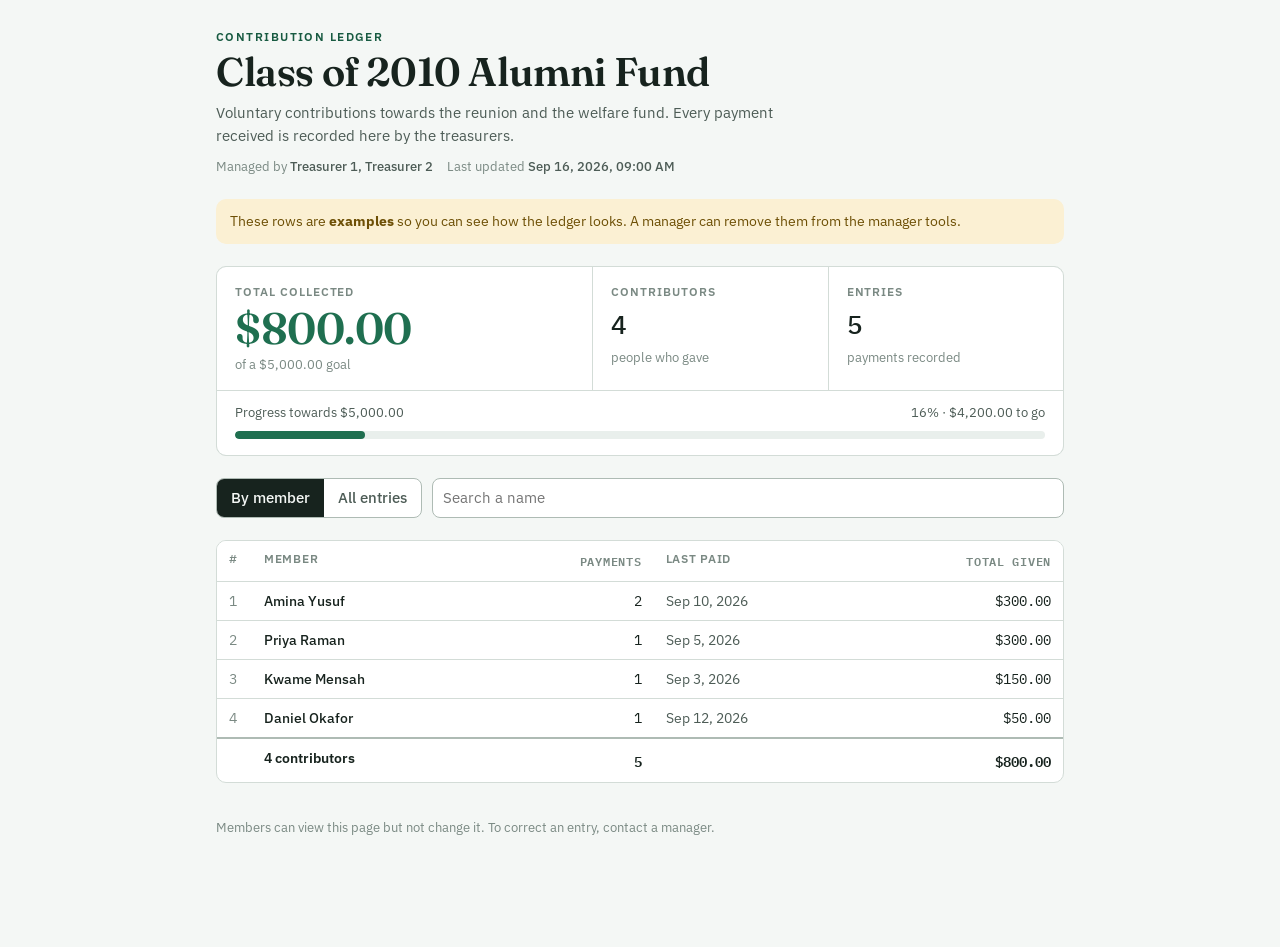
==== group_contribution_tracker/index.html @ 11d8781c "Add group contribution ledger web app A single-file, self-publishing page that records money contrib" ====
<title>Contribution Ledger</title>
<meta name="description" content="A shared record of who has contributed to the group fund and how much. Anyone with the link can view it; only the managers can change it.">
<link rel="preconnect" href="https://fonts.googleapis.com">
<link rel="stylesheet" href="https://fonts.googleapis.com/css2?family=Fraunces:opsz,wght@9..144,500;9..144,600&family=IBM+Plex+Sans:wght@400;500;600&family=IBM+Plex+Mono:wght@400;500&display=swap">
<style id="css">
:root {
  --paper: #f4f7f5;
  --surface: #ffffff;
  --surface-2: #e9efec;
  --ink: #17231e;
  --ink-2: #4d5c56;
  --muted: #7a8983;
  --line: #d3dcd7;
  --line-strong: #aebbb4;
  --accent: #1f6f50;
  --accent-ink: #ffffff;
  --accent-soft: #dcefe5;
  --accent-soft-ink: #175a41;
  --danger: #a93f2a;
  --danger-soft: #f6e3de;
  --warn-soft: #fbf0d3;
  --warn-ink: #6d4f05;
  --shadow: 0 10px 30px rgba(23, 35, 30, 0.10);
  --radius: 10px;
  --display: "Fraunces", "Iowan Old Style", "Palatino Linotype", Georgia, serif;
  --body: "IBM Plex Sans", "Helvetica Neue", Arial, sans-serif;
  --mono: "IBM Plex Mono", "SFMono-Regular", Menlo, Consolas, monospace;
  color-scheme: light;
}
@media (prefers-color-scheme: dark) {
  :root:not([data-theme="light"]) {
    --paper: #0f1613;
    --surface: #182019;
    --surface-2: #1f2a24;
    --ink: #e6ece8;
    --ink-2: #b2bfb8;
    --muted: #7f8e87;
    --line: #2a3630;
    --line-strong: #3e4d45;
    --accent: #5cc48f;
    --accent-ink: #0f1613;
    --accent-soft: #1d3a2d;
    --accent-soft-ink: #9fdcbd;
    --danger: #e07a63;
    --danger-soft: #3c1f19;
    --warn-soft: #3a3115;
    --warn-ink: #e6c66c;
    --shadow: 0 10px 30px rgba(0, 0, 0, 0.45);
    color-scheme: dark;
  }
}
:root[data-theme="dark"] {
  --paper: #0f1613;
  --surface: #182019;
  --surface-2: #1f2a24;
  --ink: #e6ece8;
  --ink-2: #b2bfb8;
  --muted: #7f8e87;
  --line: #2a3630;
  --line-strong: #3e4d45;
  --accent: #5cc48f;
  --accent-ink: #0f1613;
  --accent-soft: #1d3a2d;
  --accent-soft-ink: #9fdcbd;
  --danger: #e07a63;
  --danger-soft: #3c1f19;
  --warn-soft: #3a3115;
  --warn-ink: #e6c66c;
  --shadow: 0 10px 30px rgba(0, 0, 0, 0.45);
  color-scheme: dark;
}
* { box-sizing: border-box; }
html { height: 100%; }
body {
  margin: 0;
  background: var(--paper);
  color: var(--ink);
  font-family: var(--body);
  font-size: 15px;
  line-height: 1.5;
  -webkit-font-smoothing: antialiased;
}
img { max-width: 100%; }
[hidden] { display: none !important; }
.wrap {
  max-width: 880px;
  margin: 0 auto;
  padding-inline: 16px;
  padding-block: 28px 96px;
  display: flex;
  flex-direction: column;
  gap: 22px;
}
.eyebrow {
  margin: 0;
  font-size: 12px;
  font-weight: 600;
  letter-spacing: 0.12em;
  text-transform: uppercase;
  color: var(--accent-soft-ink);
}
h1 {
  margin: 4px 0 0;
  font-family: var(--display);
  font-weight: 600;
  font-size: clamp(28px, 5vw, 40px);
  line-height: 1.1;
  letter-spacing: -0.01em;
  text-wrap: balance;
}
.desc { margin: 8px 0 0; color: var(--ink-2); max-width: 62ch; }
.meta { margin: 10px 0 0; font-size: 13px; color: var(--muted); display: flex; flex-wrap: wrap; gap: 4px 14px; }
.meta b { color: var(--ink-2); font-weight: 500; }
.notice {
  border-radius: var(--radius);
  padding: 12px 14px;
  font-size: 14px;
  background: var(--warn-soft);
  color: var(--warn-ink);
  display: flex; flex-wrap: wrap; align-items: center; gap: 8px 14px;
}
.notice.ok { background: var(--accent-soft); color: var(--accent-soft-ink); }
.notice.bad { background: var(--danger-soft); color: var(--danger); }
.summary {
  display: grid;
  grid-template-columns: 1.6fr 1fr 1fr;
  gap: 1px;
  background: var(--line);
  border: 1px solid var(--line);
  border-radius: var(--radius);
  overflow: hidden;
}
.tile { background: var(--surface); padding: 16px 18px; min-width: 0; }
.tile .label { font-size: 12px; letter-spacing: 0.08em; text-transform: uppercase; color: var(--muted); font-weight: 600; }
.tile .value { font-family: var(--mono); font-size: 26px; font-weight: 500; margin-top: 4px; font-variant-numeric: tabular-nums; overflow-wrap: anywhere; }
.tile.total .value { font-family: var(--display); font-size: clamp(32px, 6vw, 44px); font-weight: 600; color: var(--accent); letter-spacing: -0.01em; line-height: 1.05; }
.tile .sub { font-size: 13px; color: var(--muted); margin-top: 4px; }
.goal { grid-column: 1 / -1; background: var(--surface); padding: 12px 18px 16px; }
.goal .row { display: flex; justify-content: space-between; gap: 12px; font-size: 13px; color: var(--ink-2); font-variant-numeric: tabular-nums; }
.bar { height: 8px; border-radius: 99px; background: var(--surface-2); margin-top: 8px; overflow: hidden; }
.bar > i { display: block; height: 100%; background: var(--accent); border-radius: 99px; width: 0; transition: width 400ms ease; }
@media (prefers-reduced-motion: reduce) { .bar > i { transition: none; } }
.toolbar { display: flex; flex-wrap: wrap; gap: 10px; align-items: center; }
.seg { display: inline-flex; border: 1px solid var(--line-strong); border-radius: 8px; overflow: hidden; background: var(--surface); }
.seg button {
  border: 0; background: transparent; color: var(--ink-2); padding: 8px 14px; font: inherit; font-weight: 500; cursor: pointer;
}
.seg button[aria-pressed="true"] { background: var(--ink); color: var(--paper); }
.seg button:focus-visible, button:focus-visible, input:focus-visible, textarea:focus-visible, select:focus-visible { outline: 2px solid var(--accent); outline-offset: 2px; }
.search { flex: 1 1 200px; min-width: 0; }
input, textarea, select {
  width: 100%; font: inherit; color: var(--ink); background: var(--surface);
  border: 1px solid var(--line-strong); border-radius: 8px; padding: 8px 10px;
}
textarea { min-height: 64px; resize: vertical; }
.btn {
  display: inline-flex; align-items: center; gap: 6px; font: inherit; font-weight: 500; cursor: pointer;
  padding: 8px 14px; border-radius: 8px; border: 1px solid var(--line-strong); background: var(--surface); color: var(--ink);
  white-space: nowrap;
}
.btn.primary { background: var(--accent); border-color: var(--accent); color: var(--accent-ink); }
.btn.danger { color: var(--danger); border-color: var(--danger); background: transparent; }
.btn.quiet { border-color: transparent; background: transparent; color: var(--ink-2); }
.btn[disabled] { opacity: 0.5; cursor: default; }
.btn.small { padding: 4px 9px; font-size: 13px; }
.tablewrap { overflow-x: auto; border: 1px solid var(--line); border-radius: var(--radius); background: var(--surface); }
table { border-collapse: collapse; width: 100%; font-size: 14px; }
th, td { text-align: left; padding: 10px 12px; border-bottom: 1px solid var(--line); vertical-align: top; }
th { font-size: 12px; letter-spacing: 0.06em; text-transform: uppercase; color: var(--muted); font-weight: 600; white-space: nowrap; position: sticky; top: 0; background: var(--surface); }
tr:last-child td { border-bottom: 0; }
td.num, th.num { text-align: right; font-family: var(--mono); font-variant-numeric: tabular-nums; white-space: nowrap; }
td.rank { color: var(--muted); font-family: var(--mono); width: 2.5em; }
td.name { font-weight: 500; }
td.note { color: var(--ink-2); max-width: 32ch; }
td.date { white-space: nowrap; color: var(--ink-2); font-variant-numeric: tabular-nums; }
td.actions { white-space: nowrap; text-align: right; }
tr.pending td { background: var(--warn-soft); }
tr.removed td { text-decoration: line-through; color: var(--muted); }
tfoot td { font-weight: 600; border-top: 2px solid var(--line-strong); }
.empty { padding: 28px 16px; text-align: center; color: var(--muted); }
.foot { font-size: 13px; color: var(--muted); display: flex; flex-wrap: wrap; gap: 8px 16px; align-items: center; }
.tag { display: inline-block; font-size: 11px; font-weight: 600; letter-spacing: 0.06em; text-transform: uppercase; padding: 2px 7px; border-radius: 99px; background: var(--accent-soft); color: var(--accent-soft-ink); vertical-align: middle; }
.tag.ex { background: var(--warn-soft); color: var(--warn-ink); }

/* Manager panel */
.panel {
  border: 1px solid var(--line-strong); border-radius: var(--radius); background: var(--surface); box-shadow: var(--shadow);
  display: flex; flex-direction: column; gap: 0;
}
.panel > header { display: flex; justify-content: space-between; align-items: center; gap: 10px; padding: 14px 18px; border-bottom: 1px solid var(--line); }
.panel > header h2 { margin: 0; font-family: var(--display); font-weight: 600; font-size: 22px; }
.panel section { padding: 16px 18px; border-bottom: 1px solid var(--line); display: flex; flex-direction: column; gap: 12px; }
.panel section:last-child { border-bottom: 0; }
.panel h3 { margin: 0; font-size: 13px; letter-spacing: 0.08em; text-transform: uppercase; color: var(--muted); font-weight: 600; }
.panel p.help { margin: 0; font-size: 13px; color: var(--ink-2); max-width: 62ch; }
.grid { display: grid; grid-template-columns: repeat(2, minmax(0, 1fr)); gap: 12px; }
.grid .full { grid-column: 1 / -1; }
label.f { display: flex; flex-direction: column; gap: 4px; font-size: 13px; font-weight: 500; color: var(--ink-2); }
.row-actions { display: flex; flex-wrap: wrap; gap: 8px; align-items: center; }
.draftbar {
  position: fixed; left: 0; right: 0; bottom: 0; z-index: 10;
  padding: 10px 16px calc(10px + env(safe-area-inset-bottom, 0px));
  background: var(--ink); color: var(--paper);
  display: flex; flex-wrap: wrap; gap: 8px 14px; align-items: center; justify-content: center;
  font-size: 14px;
}
.draftbar .btn { border-color: transparent; }
.draftbar .btn.primary { background: var(--accent); color: var(--accent-ink); }
.draftbar .btn.quiet { color: var(--paper); }
.toast {
  position: fixed; left: 50%; bottom: calc(72px + env(safe-area-inset-bottom, 0px)); transform: translateX(-50%);
  background: var(--surface); color: var(--ink); border: 1px solid var(--line-strong); box-shadow: var(--shadow);
  padding: 10px 14px; border-radius: 8px; font-size: 14px; max-width: calc(100vw - 32px); z-index: 11;
}
@media (max-width: 560px) {
  .summary { grid-template-columns: 1fr 1fr; }
  .tile.total { grid-column: 1 / -1; }
  .grid { grid-template-columns: 1fr; }
  th, td { padding: 9px 10px; }
  .hide-sm { display: none; }
}
</style>

<div class="wrap">
  <header>
    <p class="eyebrow">Contribution ledger</p>
    <h1 id="groupName">Group Fund</h1>
    <p class="desc" id="groupDesc"></p>
    <p class="meta"><span>Managed by <b id="managers">the group managers</b></span><span>Last updated <b id="updated">never</b></span></p>
  </header>

  <div id="exampleNotice" class="notice" hidden>
    <span>These rows are <b>examples</b> so you can see how the ledger looks. A manager can remove them from the manager tools.</span>
  </div>
  <div id="readonlyNotice" class="notice bad" hidden></div>
  <div id="draftNotice" class="notice" hidden>
    <span>You have unsaved ledger changes from before.</span>
    <button type="button" class="btn small" id="restoreDraft">Restore them</button>
    <button type="button" class="btn small quiet" id="dropDraft">Discard</button>
  </div>

  <section class="summary" aria-label="Summary">
    <div class="tile total"><div class="label">Total collected</div><div class="value" id="total">0</div><div class="sub" id="totalSub"></div></div>
    <div class="tile"><div class="label">Contributors</div><div class="value" id="countMembers">0</div><div class="sub">people who gave</div></div>
    <div class="tile"><div class="label">Entries</div><div class="value" id="countEntries">0</div><div class="sub">payments recorded</div></div>
    <div class="goal" id="goalBox" hidden>
      <div class="row"><span id="goalLabel">Goal</span><span id="goalPct"></span></div>
      <div class="bar"><i id="goalBar"></i></div>
    </div>
  </section>

  <div class="toolbar">
    <div class="seg" role="group" aria-label="View">
      <button type="button" id="viewMembers" aria-pressed="true">By member</button>
      <button type="button" id="viewEntries" aria-pressed="false">All entries</button>
    </div>
    <input class="search" id="search" type="search" placeholder="Search a name" aria-label="Search by name" autocomplete="off">
    <button type="button" class="btn" id="exportBtn" hidden>Export CSV</button>
    <button type="button" class="btn" id="manageBtn" hidden>Manager tools</button>
  </div>

  <div class="tablewrap"><table id="table"></table></div>

  <p class="foot"><span>Members can view this page but not change it. To correct an entry, contact a manager.</span><span id="entryCount"></span></p>

  <section class="panel" id="managePanel" hidden aria-label="Manager tools">
    <header><h2>Manager tools</h2><button type="button" class="btn quiet" id="closeManage">Close</button></header>

    <section>
      <h3 id="formTitle">Record a contribution</h3>
      <form id="entryForm" class="grid" autocomplete="off">
        <label class="f">Member name<input id="fName" list="nameList" required maxlength="80" placeholder="e.g. Amina Yusuf"><datalist id="nameList"></datalist></label>
        <label class="f">Amount<input id="fAmount" type="number" inputmode="decimal" step="0.01" min="0.01" required placeholder="0.00"></label>
        <label class="f">Date received<input id="fDate" type="date" required></label>
        <label class="f">Note (optional)<input id="fNote" maxlength="120" placeholder="e.g. Cash, via Kwame"></label>
        <div class="full row-actions">
          <button type="submit" class="btn primary" id="fSubmit">Add to ledger</button>
          <button type="button" class="btn quiet" id="fCancel" hidden>Cancel edit</button>
        </div>
      </form>
      <p class="help">Changes are staged first. Nothing is visible to members until you press <b>Publish</b> in the bar at the bottom.</p>
    </section>

    <section>
      <h3>Group settings</h3>
      <form id="settingsForm" class="grid" autocomplete="off">
        <label class="f">Group name<input id="sName" required maxlength="80"></label>
        <label class="f">Currency code<input id="sCurrency" maxlength="3" minlength="3" required placeholder="USD" style="text-transform:uppercase"></label>
        <label class="f full">Description<textarea id="sDesc" maxlength="300"></textarea></label>
        <label class="f">Fund goal (optional)<input id="sGoal" type="number" inputmode="decimal" step="0.01" min="0" placeholder="Leave blank for no goal"></label>
        <label class="f">Manager names (comma separated)<input id="sManagers" maxlength="200" placeholder="e.g. Amina Yusuf, Kwame Mensah"></label>
        <div class="full row-actions"><button type="submit" class="btn">Stage settings</button></div>
      </form>
    </section>

    <section>
      <h3>Housekeeping</h3>
      <div class="row-actions">
        <button type="button" class="btn" id="clearExamples">Remove example rows</button>
        <button type="button" class="btn danger" id="clearAll">Delete every entry</button>
      </div>
      <p class="help">Both actions are staged too. You can discard them from the bottom bar before publishing.</p>
    </section>
  </section>
</div>

<div class="draftbar" id="draftBar" hidden>
  <span id="draftText">Unsaved changes</span>
  <button type="button" class="btn primary" id="publishBtn">Publish</button>
  <button type="button" class="btn quiet" id="discardBtn">Discard</button>
</div>
<div class="toast" id="toast" hidden role="status"></div>

<script id="state" type="application/json">{"version":1,"group":{"name":"Class of 2010 Alumni Fund","description":"Voluntary contributions towards the reunion and the welfare fund. Every payment received is recorded here by the treasurers.","currency":"USD","goal":5000,"managers":["Treasurer 1","Treasurer 2"],"updatedAt":"2026-09-16T09:00:00.000Z","example":true},"contributions":[{"id":"ex1","name":"Amina Yusuf","amount":200,"date":"2026-09-02","note":"Bank transfer"},{"id":"ex2","name":"Kwame Mensah","amount":150,"date":"2026-09-03","note":"Cash"},{"id":"ex3","name":"Priya Raman","amount":300,"date":"2026-09-05","note":""},{"id":"ex4","name":"Amina Yusuf","amount":100,"date":"2026-09-10","note":"Second payment"},{"id":"ex5","name":"Daniel Okafor","amount":50,"date":"2026-09-12","note":"Mobile money"}]}</script>
<script id="app">
(function () {
  "use strict";
  var APP_SRC = document.currentScript ? document.currentScript.textContent : "";
  var TITLE = "Contribution Ledger";
  var $ = function (id) { return document.getElementById(id); };

  // ---------- state ----------
  var live = readState();          // what is published right now
  var draft = null;                // a working copy while a manager edits
  var editingId = null;
  var view = "members";
  var canWrite = false;
  var artifactNS = null;
  var downloadsNS = null;
  var pendingLabels = [];

  function readState() {
    try {
      var s = JSON.parse($("state").textContent);
      if (!s || !s.group || !Array.isArray(s.contributions)) throw new Error("bad state");
      return s;
    } catch (e) {
      return { version: 1, group: { name: "Group Fund", description: "", currency: "USD", goal: null, managers: [], updatedAt: null }, contributions: [] };
    }
  }
  function current() { return draft || live; }
  function clone(o) { return JSON.parse(JSON.stringify(o)); }
  function ensureDraft() { if (!draft) draft = clone(live); return draft; }

  // ---------- formatting ----------
  function money(n, cur) {
    cur = cur || current().group.currency || "USD";
    try { return new Intl.NumberFormat(undefined, { style: "currency", currency: cur }).format(n); }
    catch (e) { return cur + " " + Number(n).toFixed(2); }
  }
  function niceDate(iso) {
    if (!iso) return "";
    var p = iso.split("-");
    if (p.length !== 3) return iso;
    var d = new Date(Date.UTC(+p[0], +p[1] - 1, +p[2]));
    try { return d.toLocaleDateString(undefined, { timeZone: "UTC", day: "numeric", month: "short", year: "numeric" }); }
    catch (e) { return iso; }
  }
  function niceStamp(iso) {
    if (!iso) return "never";
    try { return new Date(iso).toLocaleString(undefined, { day: "numeric", month: "short", year: "numeric", hour: "2-digit", minute: "2-digit" }); }
    catch (e) { return iso; }
  }
  function esc(s) {
    return String(s == null ? "" : s).replace(/[&<>"']/g, function (c) {
      return { "&": "&amp;", "<": "&lt;", ">": "&gt;", '"': "&quot;", "'": "&#39;" }[c];
    });
  }
  function today() {
    var d = new Date(); var m = d.getMonth() + 1, day = d.getDate();
    return d.getFullYear() + "-" + (m < 10 ? "0" : "") + m + "-" + (day < 10 ? "0" : "") + day;
  }
  function newId() { return "c" + Date.now().toString(36) + Math.random().toString(36).slice(2, 7); }
  function normName(s) { return String(s || "").trim().replace(/\s+/g, " ").toLowerCase(); }

  // ---------- rendering ----------
  function render() {
    var st = current();
    var g = st.group;
    var rows = st.contributions.slice();
    document.title = TITLE;
    $("groupName").textContent = g.name || "Group Fund";
    $("groupDesc").textContent = g.description || "";
    $("groupDesc").hidden = !g.description;
    $("managers").textContent = (g.managers && g.managers.length) ? g.managers.join(", ") : "the group managers";
    $("updated").textContent = niceStamp(live.group.updatedAt);
    $("exampleNotice").hidden = !g.example;

    var total = 0, names = {};
    rows.forEach(function (r) { total += Number(r.amount) || 0; names[normName(r.name)] = 1; });
    $("total").textContent = money(total, g.currency);
    $("totalSub").textContent = g.goal ? "of a " + money(g.goal, g.currency) + " goal" : "in " + (g.currency || "USD");
    $("countMembers").textContent = Object.keys(names).length;
    $("countEntries").textContent = rows.length;
    if (g.goal && g.goal > 0) {
      var pct = Math.min(100, Math.round(total / g.goal * 100));
      $("goalBox").hidden = false;
      $("goalLabel").textContent = "Progress towards " + money(g.goal, g.currency);
      $("goalPct").textContent = pct + "%" + (total >= g.goal ? " · goal reached" : " · " + money(g.goal - total, g.currency) + " to go");
      $("goalBar").style.width = pct + "%";
    } else {
      $("goalBox").hidden = true;
    }

    var q = normName($("search").value);
    var filtered = q ? rows.filter(function (r) { return normName(r.name).indexOf(q) !== -1; }) : rows;
    $("viewMembers").setAttribute("aria-pressed", view === "members" ? "true" : "false");
    $("viewEntries").setAttribute("aria-pressed", view === "entries" ? "true" : "false");
    $("table").innerHTML = view === "members" ? membersTable(filtered, g) : entriesTable(filtered, g);
    $("entryCount").textContent = q ? filtered.length + " of " + rows.length + " entries match" : "";

    // datalist of known names for the form
    var seen = {}, opts = "";
    rows.forEach(function (r) { var k = normName(r.name); if (!seen[k]) { seen[k] = 1; opts += "<option value=\"" + esc(r.name) + "\"></option>"; } });
    $("nameList").innerHTML = opts;

    // draft bar
    var n = pendingLabels.length;
    $("draftBar").hidden = !(draft && n);
    $("draftText").textContent = n === 1 ? "1 unsaved change: " + pendingLabels[0] : n + " unsaved changes";
  }

  function membersTable(rows, g) {
    if (!rows.length) return "<tr><td class=\"empty\">No contributions recorded yet.</td></tr>";
    var by = {}, order = [];
    rows.forEach(function (r) {
      var k = normName(r.name);
      if (!by[k]) { by[k] = { name: r.name.trim(), total: 0, count: 0, last: "" }; order.push(k); }
      by[k].total += Number(r.amount) || 0; by[k].count += 1;
      if (r.date > by[k].last) by[k].last = r.date;
    });
    var list = order.map(function (k) { return by[k]; }).sort(function (a, b) { return b.total - a.total || a.name.localeCompare(b.name); });
    var sum = 0;
    var body = list.map(function (m, i) {
      sum += m.total;
      return "<tr><td class=\"rank hide-sm\">" + (i + 1) + "</td><td class=\"name\">" + esc(m.name) + "</td><td class=\"num\">" + m.count + "</td><td class=\"date hide-sm\">" + niceDate(m.last) + "</td><td class=\"num\">" + esc(money(m.total, g.currency)) + "</td></tr>";
    }).join("");
    return "<thead><tr><th class=\"hide-sm\">#</th><th>Member</th><th class=\"num\">Payments</th><th class=\"hide-sm\">Last paid</th><th class=\"num\">Total given</th></tr></thead><tbody>" + body +
      "</tbody><tfoot><tr><td class=\"hide-sm\"></td><td>" + list.length + " contributors</td><td class=\"num\">" + rows.length + "</td><td class=\"hide-sm\"></td><td class=\"num\">" + esc(money(sum, g.currency)) + "</td></tr></tfoot>";
  }

  function entriesTable(rows, g) {
    if (!rows.length) return "<tr><td class=\"empty\">No contributions recorded yet.</td></tr>";
    var list = rows.slice().sort(function (a, b) { return (b.date || "").localeCompare(a.date || "") || (b.id || "").localeCompare(a.id || ""); });
    var liveIds = {}; live.contributions.forEach(function (r) { liveIds[r.id] = r; });
    var sum = 0;
    var body = list.map(function (r) {
      sum += Number(r.amount) || 0;
      var pend = draft && (!liveIds[r.id] || JSON.stringify(liveIds[r.id]) !== JSON.stringify(r));
      var act = canWrite && !$("managePanel").hidden
        ? "<td class=\"actions\"><button type=\"button\" class=\"btn small\" data-edit=\"" + esc(r.id) + "\">Edit</button> <button type=\"button\" class=\"btn small danger\" data-del=\"" + esc(r.id) + "\">Delete</button></td>"
        : "";
      return "<tr" + (pend ? " class=\"pending\"" : "") + "><td class=\"date\">" + niceDate(r.date) + "</td><td class=\"name\">" + esc(r.name) + (pend ? " <span class=\"tag\">unsaved</span>" : "") + "</td><td class=\"num\">" + esc(money(r.amount, g.currency)) + "</td><td class=\"note hide-sm\">" + esc(r.note || "") + "</td>" + act + "</tr>";
    }).join("");
    var actH = canWrite && !$("managePanel").hidden ? "<th></th>" : "";
    return "<thead><tr><th>Date</th><th>Member</th><th class=\"num\">Amount</th><th class=\"hide-sm\">Note</th>" + actH + "</tr></thead><tbody>" + body +
      "</tbody><tfoot><tr><td></td><td>" + list.length + " entries</td><td class=\"num\">" + esc(money(sum, g.currency)) + "</td><td class=\"hide-sm\"></td>" + (actH ? "<td></td>" : "") + "</tr></tfoot>";
  }

  // ---------- building the next version of this page ----------
  function stateJson(st) { return JSON.stringify(st).replace(/</g, "\\u003c"); }
  function buildPage(st) {
    var css = $("css").textContent;
    var body = document.querySelector(".wrap").outerHTML;
    // the visible markup is regenerated from a clean copy so no viewer state leaks in
    return "<!doctype html>\n<html lang=\"en\">\n<head>\n<meta charset=\"utf-8\">\n<meta name=\"viewport\" content=\"width=device-width, initial-scale=1, viewport-fit=cover\">\n<title>" + esc(TITLE) + "</title>\n" +
      "<meta name=\"description\" content=\"A shared record of who has contributed to the group fund and how much. Anyone with the link can view it; only the managers can change it.\">\n" +
      "<link rel=\"preconnect\" href=\"https://fonts.googleapis.com\">\n<link rel=\"stylesheet\" href=\"https://fonts.googleapis.com/css2?family=Fraunces:opsz,wght@9..144,500;9..144,600&family=IBM+Plex+Sans:wght@400;500;600&family=IBM+Plex+Mono:wght@400;500&display=swap\">\n" +
      "<style id=\"css\">" + css + "</style>\n</head>\n<body>\n" + cleanMarkup(body) + "\n" + STATIC_TAIL +
      "<script id=\"state\" type=\"application/json\">" + stateJson(st) + "<\/script>\n<script id=\"app\">" + APP_SRC + "<\/script>\n</body>\n</html>\n";
  }
  var STATIC_TAIL = "<div class=\"draftbar\" id=\"draftBar\" hidden>\n  <span id=\"draftText\">Unsaved changes</span>\n  <button type=\"button\" class=\"btn primary\" id=\"publishBtn\">Publish</button>\n  <button type=\"button\" class=\"btn quiet\" id=\"discardBtn\">Discard</button>\n</div>\n<div class=\"toast\" id=\"toast\" hidden role=\"status\"></div>\n\n";
  function cleanMarkup(html) {
    // Parse a copy of the page shell and reset it to its at-rest form before serialising.
    var tpl = document.createElement("template");
    tpl.innerHTML = html;
    var root = tpl.content.firstElementChild;
    root.querySelectorAll("input, textarea, select").forEach(function (el) {
      el.removeAttribute("value"); if (el.tagName === "TEXTAREA") el.textContent = "";
    });
    root.querySelector("#table").innerHTML = "";
    root.querySelector("#nameList").innerHTML = "";
    root.querySelector("#groupDesc").textContent = "";
    root.querySelector("#readonlyNotice").textContent = "";
    ["exampleNotice", "readonlyNotice", "draftNotice", "goalBox", "exportBtn", "manageBtn", "managePanel", "fCancel"].forEach(function (id) { root.querySelector("#" + id).setAttribute("hidden", ""); });
    root.querySelector("#groupDesc").removeAttribute("hidden");
    root.querySelector("#goalBar").removeAttribute("style");
    root.querySelector("#fSubmit").textContent = "Add to ledger";
    root.querySelector("#manageBtn").textContent = "Manager tools";
    root.querySelector("#clearAll").textContent = "Delete every entry";
    root.querySelector("#formTitle").textContent = "Record a contribution";
    return root.outerHTML;
  }

  // ---------- manager actions ----------
  function stage(label) { pendingLabels.push(label); saveDraftLocally(); render(); }
  function saveDraftLocally() {
    try { sessionStorage.setItem("ledger-draft", JSON.stringify({ draft: draft, labels: pendingLabels })); } catch (e) {}
  }
  function clearLocalDraft() { try { sessionStorage.removeItem("ledger-draft"); } catch (e) {} }

  function resetForm() {
    editingId = null;
    $("entryForm").reset();
    $("fDate").value = today();
    $("fSubmit").textContent = "Add to ledger";
    $("formTitle").textContent = "Record a contribution";
    $("fCancel").hidden = true;
  }
  function fillSettings() {
    var g = current().group;
    $("sName").value = g.name || ""; $("sCurrency").value = g.currency || "USD"; $("sDesc").value = g.description || "";
    $("sGoal").value = g.goal ? g.goal : ""; $("sManagers").value = (g.managers || []).join(", ");
  }

  $("entryForm").addEventListener("submit", function (ev) {
    ev.preventDefault();
    var name = $("fName").value.trim().replace(/\s+/g, " ");
    var amount = Math.round(parseFloat($("fAmount").value) * 100) / 100;
    var date = $("fDate").value;
    var note = $("fNote").value.trim();
    if (!name || !(amount > 0) || !date) { toast("Fill in the name, a positive amount and the date."); return; }
    var d = ensureDraft();
    if (editingId) {
      var r = d.contributions.filter(function (x) { return x.id === editingId; })[0];
      if (r) { r.name = name; r.amount = amount; r.date = date; r.note = note; }
      stage("edited " + name);
    } else {
      d.contributions.push({ id: newId(), name: name, amount: amount, date: date, note: note });
      stage("added " + name + " " + money(amount));
    }
    resetForm();
    $("fName").focus();
  });
  $("fCancel").addEventListener("click", resetForm);

  $("table").addEventListener("click", function (ev) {
    var b = ev.target.closest("button"); if (!b) return;
    var d = ensureDraft();
    if (b.dataset.edit) {
      var r = d.contributions.filter(function (x) { return x.id === b.dataset.edit; })[0]; if (!r) return;
      editingId = r.id;
      $("fName").value = r.name; $("fAmount").value = r.amount; $("fDate").value = r.date; $("fNote").value = r.note || "";
      $("fSubmit").textContent = "Save changes"; $("formTitle").textContent = "Edit contribution"; $("fCancel").hidden = false;
      $("managePanel").scrollIntoView({ behavior: "smooth", block: "start" }); $("fName").focus();
    } else if (b.dataset.del) {
      var idx = -1; d.contributions.forEach(function (x, i) { if (x.id === b.dataset.del) idx = i; });
      if (idx === -1) return;
      var gone = d.contributions.splice(idx, 1)[0];
      if (editingId === gone.id) resetForm();
      stage("removed " + gone.name + " " + money(gone.amount));
    }
  });

  $("settingsForm").addEventListener("submit", function (ev) {
    ev.preventDefault();
    var d = ensureDraft();
    var cur = $("sCurrency").value.trim().toUpperCase();
    if (!/^[A-Z]{3}$/.test(cur)) { toast("Currency must be a 3-letter code such as USD, GBP, NGN or KES."); return; }
    d.group.name = $("sName").value.trim() || "Group Fund";
    d.group.currency = cur;
    d.group.description = $("sDesc").value.trim();
    var goal = parseFloat($("sGoal").value);
    d.group.goal = goal > 0 ? Math.round(goal * 100) / 100 : null;
    d.group.managers = $("sManagers").value.split(",").map(function (s) { return s.trim(); }).filter(Boolean);
    stage("updated settings");
  });

  $("clearExamples").addEventListener("click", function () {
    var d = ensureDraft();
    d.contributions = d.contributions.filter(function (r) { return !/^ex\d+$/.test(r.id); });
    delete d.group.example;
    if (d.group.managers && d.group.managers.join() === "Treasurer 1,Treasurer 2") d.group.managers = [];
    fillSettings();
    stage("removed example rows");
  });
  var armTimer;
  $("clearAll").addEventListener("click", function () {
    var b = $("clearAll");
    if (b.dataset.armed !== "1") {
      b.dataset.armed = "1"; b.textContent = "Press again to delete every entry";
      clearTimeout(armTimer); armTimer = setTimeout(function () { delete b.dataset.armed; b.textContent = "Delete every entry"; }, 5000);
      return;
    }
    delete b.dataset.armed; b.textContent = "Delete every entry"; clearTimeout(armTimer);
    var d = ensureDraft();
    d.contributions = [];
    delete d.group.example;
    stage("deleted all entries");
  });

  $("discardBtn").addEventListener("click", function () {
    draft = null; pendingLabels = []; clearLocalDraft(); resetForm(); fillSettings(); render(); toast("Changes discarded.");
  });

  $("publishBtn").addEventListener("click", function () {
    if (!draft || !artifactNS) return;
    var btn = $("publishBtn"); btn.disabled = true; btn.textContent = "Publishing…";
    var next = clone(draft);
    next.group.updatedAt = new Date().toISOString();
    saveDraftLocally(); // survives a reload after a conflict
    artifactNS.publish(buildPage(next)).then(function () {
      clearLocalDraft();
      toast("Published. The page is reloading with the new version.");
    }).catch(function (err) {
      var code = err && err.code;
      btn.disabled = false; btn.textContent = "Publish";
      if (code === "not_writer" || code === "not_granted" || code === "not_declared" || code === "consent_required") {
        becomeReadOnly("You can view this ledger but you are not one of its editors, so your changes were not saved.");
      } else if (code === "conflict") {
        toast("Someone else published a newer version. The page is reloading; your unsaved changes will be offered again.");
      } else if (code === "rate_limited") {
        toast("Publishing too quickly. Wait a moment and press Publish again.");
      } else if (code === "too_large") {
        toast("The ledger is too large to save. Remove some old entries and try again.");
      } else {
        toast("Publishing failed (" + (code || "unknown") + "). Try once more in a moment.");
      }
    });
  });

  // ---------- read-only / manager mode ----------
  function becomeReadOnly(msg) {
    canWrite = false; draft = null; pendingLabels = []; clearLocalDraft();
    $("manageBtn").hidden = true; $("managePanel").hidden = true;
    $("readonlyNotice").textContent = msg; $("readonlyNotice").hidden = false;
    render();
  }
  $("manageBtn").addEventListener("click", function () {
    var open = $("managePanel").hidden;
    $("managePanel").hidden = !open;
    $("manageBtn").textContent = open ? "Hide manager tools" : "Manager tools";
    if (open) { view = "entries"; fillSettings(); resetForm(); $("managePanel").scrollIntoView({ behavior: "smooth", block: "start" }); }
    render();
  });
  $("closeManage").addEventListener("click", function () { $("managePanel").hidden = true; $("manageBtn").textContent = "Manager tools"; render(); });

  $("viewMembers").addEventListener("click", function () { view = "members"; render(); });
  $("viewEntries").addEventListener("click", function () { view = "entries"; render(); });
  $("search").addEventListener("input", render);

  $("exportBtn").addEventListener("click", function () {
    if (!downloadsNS) return;
    var st = current();
    var lines = ["Date,Member,Amount,Currency,Note"];
    st.contributions.slice().sort(function (a, b) { return (a.date || "").localeCompare(b.date || ""); }).forEach(function (r) {
      lines.push([r.date, csv(r.name), Number(r.amount).toFixed(2), st.group.currency, csv(r.note || "")].join(","));
    });
    var fname = (st.group.name || "ledger").replace(/[^\w\- ]+/g, "").trim().replace(/\s+/g, "-").toLowerCase() + "-contributions.csv";
    downloadsNS.save({ filename: fname, data: lines.join("\r\n") + "\r\n" }).then(function () { toast("CSV saved."); })
      .catch(function (err) { if (err && err.code !== "declined") toast("Could not save the file (" + (err.code || "unknown") + ")."); });
  });
  function csv(s) { s = String(s); return /[",\r\n]/.test(s) ? "\"" + s.replace(/"/g, "\"\"") + "\"" : s; }

  var toastTimer;
  function toast(msg) {
    var t = $("toast"); t.textContent = msg; t.hidden = false;
    clearTimeout(toastTimer); toastTimer = setTimeout(function () { t.hidden = true; }, 4500);
  }

  // ---------- boot ----------
  $("fDate").value = today();
  render();

  var use = (window.claude && typeof window.claude.use === "function") ? function (n) { return window.claude.use(n); } : function () { return Promise.resolve(null); };

  use("downloads").then(function (ns) { downloadsNS = ns; $("exportBtn").hidden = !ns; }).catch(function () {});

  use("permissions").then(function (perms) {
    if (!perms) return "unknown";
    return perms.state("artifact");
  }).then(function (state) {
    if (state === "unavailable" || state === "denied") return null;
    return use("artifact");
  }).then(function (ns) {
    if (!ns) return;
    artifactNS = ns; canWrite = true;
    $("manageBtn").hidden = false;
    // offer a draft left behind by a reload or a conflict
    try {
      var saved = JSON.parse(sessionStorage.getItem("ledger-draft") || "null");
      if (saved && saved.draft && saved.labels && saved.labels.length) {
        var a = clone(saved.draft), b = clone(live); delete a.group.updatedAt; delete b.group.updatedAt;
        if (JSON.stringify(a) === JSON.stringify(b)) { clearLocalDraft(); }
        else {
          $("draftNotice").hidden = false;
          $("restoreDraft").onclick = function () {
            draft = saved.draft; pendingLabels = saved.labels; $("draftNotice").hidden = true;
            $("managePanel").hidden = false; $("manageBtn").textContent = "Hide manager tools"; view = "entries"; fillSettings(); render();
          };
          $("dropDraft").onclick = function () { clearLocalDraft(); $("draftNotice").hidden = true; };
        }
      }
    } catch (e) {}
    render();
  }).catch(function () {});
})();
</script>
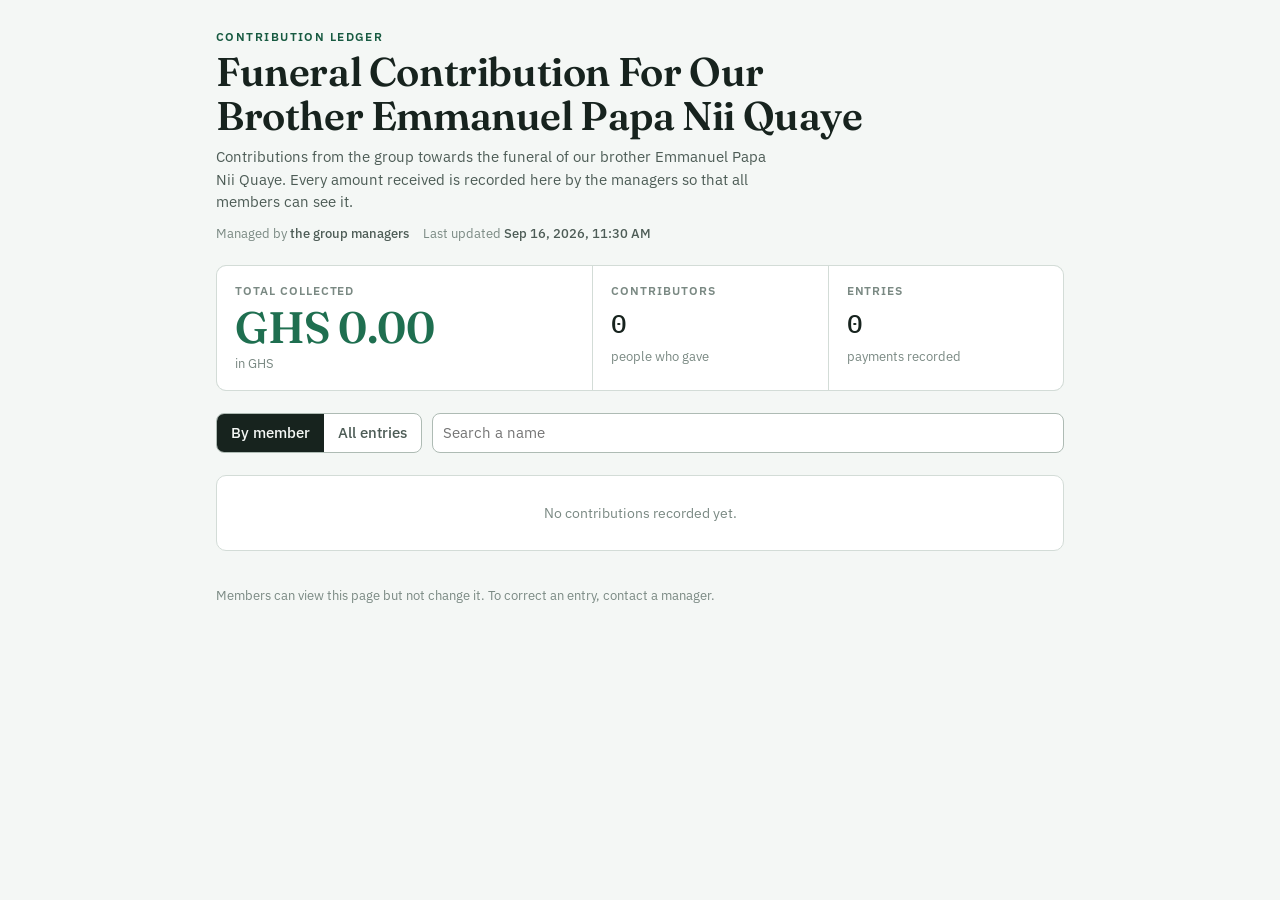
==== commit b4770b83: "Name the ledger for Emmanuel Papa Nii Quaye and ship it empty The page title now follows the group n" ====
--- a/group_contribution_tracker/index.html
+++ b/group_contribution_tracker/index.html
@@ -1,4 +1,4 @@
-<title>Contribution Ledger</title>
+<title>Funeral Contribution For Our Brother Emmanuel Papa Nii Quaye</title>
 <meta name="description" content="A shared record of who has contributed to the group fund and how much. Anyone with the link can view it; only the managers can change it.">
 <link rel="preconnect" href="https://fonts.googleapis.com">
 <link rel="stylesheet" href="https://fonts.googleapis.com/css2?family=Fraunces:opsz,wght@9..144,500;9..144,600&family=IBM+Plex+Sans:wght@400;500;600&family=IBM+Plex+Mono:wght@400;500&display=swap">
@@ -224,7 +224,7 @@
 <div class="wrap">
   <header>
     <p class="eyebrow">Contribution ledger</p>
-    <h1 id="groupName">Group Fund</h1>
+    <h1 id="groupName">Funeral Contribution For Our Brother Emmanuel Papa Nii Quaye</h1>
     <p class="desc" id="groupDesc"></p>
     <p class="meta"><span>Managed by <b id="managers">the group managers</b></span><span>Last updated <b id="updated">never</b></span></p>
   </header>
@@ -311,16 +311,16 @@
 </div>
 <div class="toast" id="toast" hidden role="status"></div>
 
-<script id="state" type="application/json">{"version":1,"group":{"name":"Class of 2010 Alumni Fund","description":"Voluntary contributions towards the reunion and the welfare fund. Every payment received is recorded here by the treasurers.","currency":"USD","goal":5000,"managers":["Treasurer 1","Treasurer 2"],"updatedAt":"2026-09-16T09:00:00.000Z","example":true},"contributions":[{"id":"ex1","name":"Amina Yusuf","amount":200,"date":"2026-09-02","note":"Bank transfer"},{"id":"ex2","name":"Kwame Mensah","amount":150,"date":"2026-09-03","note":"Cash"},{"id":"ex3","name":"Priya Raman","amount":300,"date":"2026-09-05","note":""},{"id":"ex4","name":"Amina Yusuf","amount":100,"date":"2026-09-10","note":"Second payment"},{"id":"ex5","name":"Daniel Okafor","amount":50,"date":"2026-09-12","note":"Mobile money"}]}</script>
+<script id="state" type="application/json">{"version":1,"group":{"name":"Funeral Contribution For Our Brother Emmanuel Papa Nii Quaye","description":"Contributions from the group towards the funeral of our brother Emmanuel Papa Nii Quaye. Every amount received is recorded here by the managers so that all members can see it.","currency":"GHS","goal":null,"managers":[],"updatedAt":"2026-09-16T11:30:00.000Z"},"contributions":[]}</script>
 <script id="app">
 (function () {
   "use strict";
   var APP_SRC = document.currentScript ? document.currentScript.textContent : "";
-  var TITLE = "Contribution Ledger";
   var $ = function (id) { return document.getElementById(id); };
 
   // ---------- state ----------
   var live = readState();          // what is published right now
+  var TITLE = live.group.name || "Contribution Ledger";
   var draft = null;                // a working copy while a manager edits
   var editingId = null;
   var view = "members";
@@ -378,6 +378,7 @@
     var st = current();
     var g = st.group;
     var rows = st.contributions.slice();
+    TITLE = st.group.name || "Contribution Ledger";
     document.title = TITLE;
     $("groupName").textContent = g.name || "Group Fund";
     $("groupDesc").textContent = g.description || "";
@@ -463,7 +464,7 @@
     var css = $("css").textContent;
     var body = document.querySelector(".wrap").outerHTML;
     // the visible markup is regenerated from a clean copy so no viewer state leaks in
-    return "<!doctype html>\n<html lang=\"en\">\n<head>\n<meta charset=\"utf-8\">\n<meta name=\"viewport\" content=\"width=device-width, initial-scale=1, viewport-fit=cover\">\n<title>" + esc(TITLE) + "</title>\n" +
+    return "<!doctype html>\n<html lang=\"en\">\n<head>\n<meta charset=\"utf-8\">\n<meta name=\"viewport\" content=\"width=device-width, initial-scale=1, viewport-fit=cover\">\n<title>" + esc(st.group.name || "Contribution Ledger") + "</title>\n" +
       "<meta name=\"description\" content=\"A shared record of who has contributed to the group fund and how much. Anyone with the link can view it; only the managers can change it.\">\n" +
       "<link rel=\"preconnect\" href=\"https://fonts.googleapis.com\">\n<link rel=\"stylesheet\" href=\"https://fonts.googleapis.com/css2?family=Fraunces:opsz,wght@9..144,500;9..144,600&family=IBM+Plex+Sans:wght@400;500;600&family=IBM+Plex+Mono:wght@400;500&display=swap\">\n" +
       "<style id=\"css\">" + css + "</style>\n</head>\n<body>\n" + cleanMarkup(body) + "\n" + STATIC_TAIL +
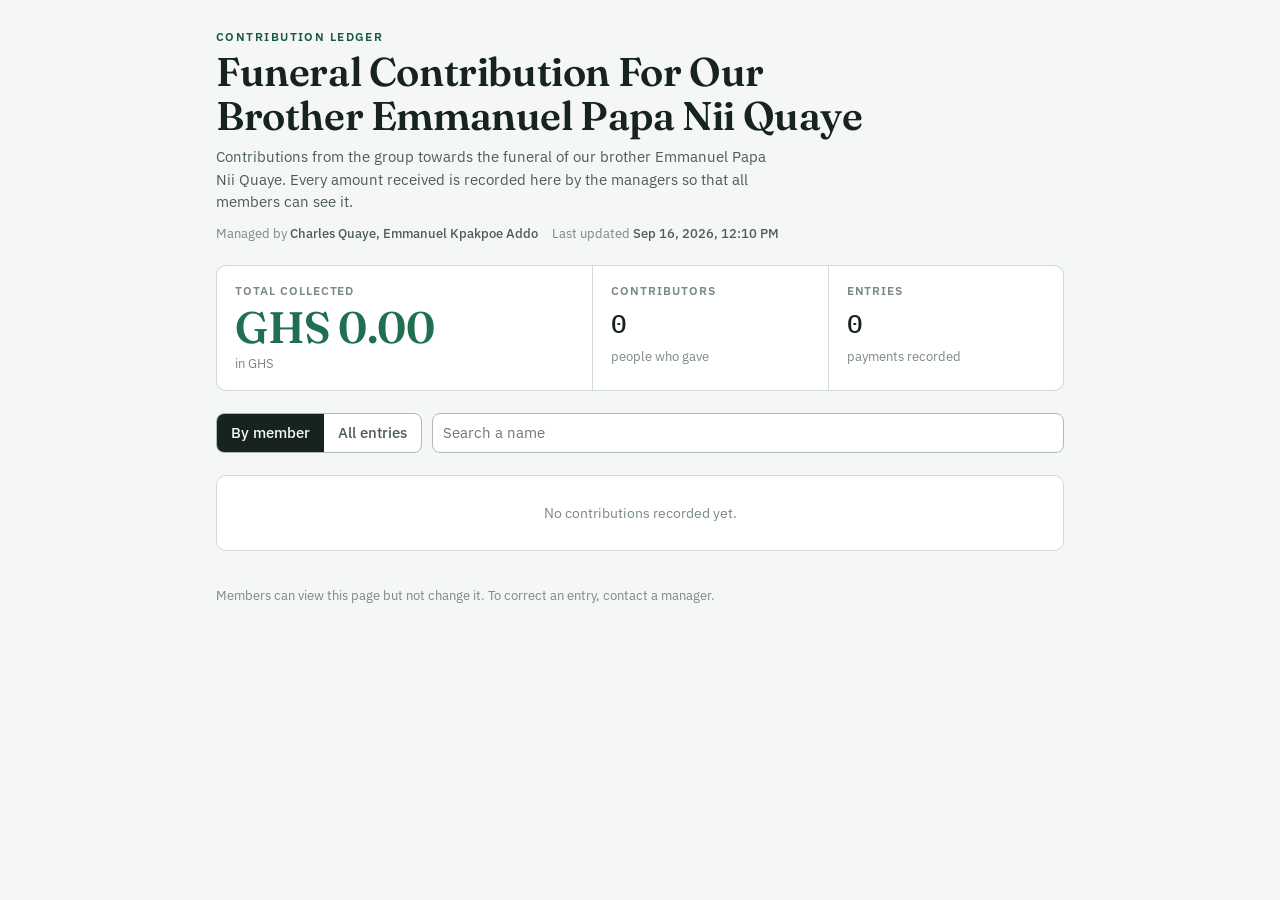
==== commit a4152c7b: "Name Charles Quaye and Emmanuel Kpakpoe Addo as ledger managers Co-Authored-By: Claude Fable 5.1 <no" ====
--- a/group_contribution_tracker/index.html
+++ b/group_contribution_tracker/index.html
@@ -226,7 +226,7 @@
     <p class="eyebrow">Contribution ledger</p>
     <h1 id="groupName">Funeral Contribution For Our Brother Emmanuel Papa Nii Quaye</h1>
     <p class="desc" id="groupDesc"></p>
-    <p class="meta"><span>Managed by <b id="managers">the group managers</b></span><span>Last updated <b id="updated">never</b></span></p>
+    <p class="meta"><span>Managed by <b id="managers">Charles Quaye, Emmanuel Kpakpoe Addo</b></span><span>Last updated <b id="updated">never</b></span></p>
   </header>
 
   <div id="exampleNotice" class="notice" hidden>
@@ -311,7 +311,7 @@
 </div>
 <div class="toast" id="toast" hidden role="status"></div>
 
-<script id="state" type="application/json">{"version":1,"group":{"name":"Funeral Contribution For Our Brother Emmanuel Papa Nii Quaye","description":"Contributions from the group towards the funeral of our brother Emmanuel Papa Nii Quaye. Every amount received is recorded here by the managers so that all members can see it.","currency":"GHS","goal":null,"managers":[],"updatedAt":"2026-09-16T11:30:00.000Z"},"contributions":[]}</script>
+<script id="state" type="application/json">{"version":1,"group":{"name":"Funeral Contribution For Our Brother Emmanuel Papa Nii Quaye","description":"Contributions from the group towards the funeral of our brother Emmanuel Papa Nii Quaye. Every amount received is recorded here by the managers so that all members can see it.","currency":"GHS","goal":null,"managers":["Charles Quaye","Emmanuel Kpakpoe Addo"],"updatedAt":"2026-09-16T12:10:00.000Z"},"contributions":[]}</script>
 <script id="app">
 (function () {
   "use strict";
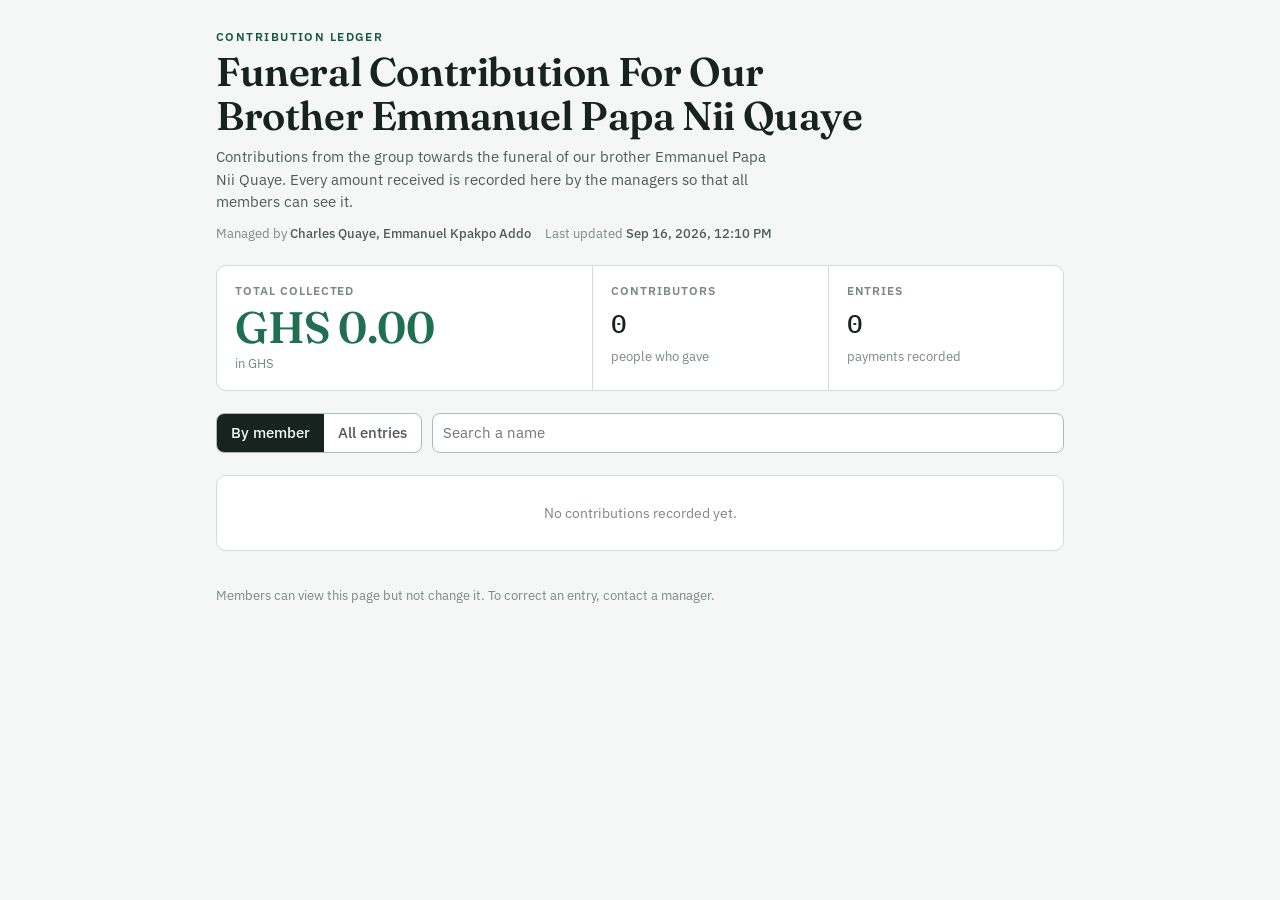
==== commit a8ac292a: "Correct the spelling of Emmanuel Kpakpo Addo; sheet build names Charles Quaye as sole manager Co-Aut" ====
--- a/group_contribution_tracker/index.html
+++ b/group_contribution_tracker/index.html
@@ -226,7 +226,7 @@
     <p class="eyebrow">Contribution ledger</p>
     <h1 id="groupName">Funeral Contribution For Our Brother Emmanuel Papa Nii Quaye</h1>
     <p class="desc" id="groupDesc"></p>
-    <p class="meta"><span>Managed by <b id="managers">Charles Quaye, Emmanuel Kpakpoe Addo</b></span><span>Last updated <b id="updated">never</b></span></p>
+    <p class="meta"><span>Managed by <b id="managers">Charles Quaye, Emmanuel Kpakpo Addo</b></span><span>Last updated <b id="updated">never</b></span></p>
   </header>
 
   <div id="exampleNotice" class="notice" hidden>
@@ -311,7 +311,7 @@
 </div>
 <div class="toast" id="toast" hidden role="status"></div>
 
-<script id="state" type="application/json">{"version":1,"group":{"name":"Funeral Contribution For Our Brother Emmanuel Papa Nii Quaye","description":"Contributions from the group towards the funeral of our brother Emmanuel Papa Nii Quaye. Every amount received is recorded here by the managers so that all members can see it.","currency":"GHS","goal":null,"managers":["Charles Quaye","Emmanuel Kpakpoe Addo"],"updatedAt":"2026-09-16T12:10:00.000Z"},"contributions":[]}</script>
+<script id="state" type="application/json">{"version":1,"group":{"name":"Funeral Contribution For Our Brother Emmanuel Papa Nii Quaye","description":"Contributions from the group towards the funeral of our brother Emmanuel Papa Nii Quaye. Every amount received is recorded here by the managers so that all members can see it.","currency":"GHS","goal":null,"managers":["Charles Quaye","Emmanuel Kpakpo Addo"],"updatedAt":"2026-09-16T12:10:00.000Z"},"contributions":[]}</script>
 <script id="app">
 (function () {
   "use strict";
